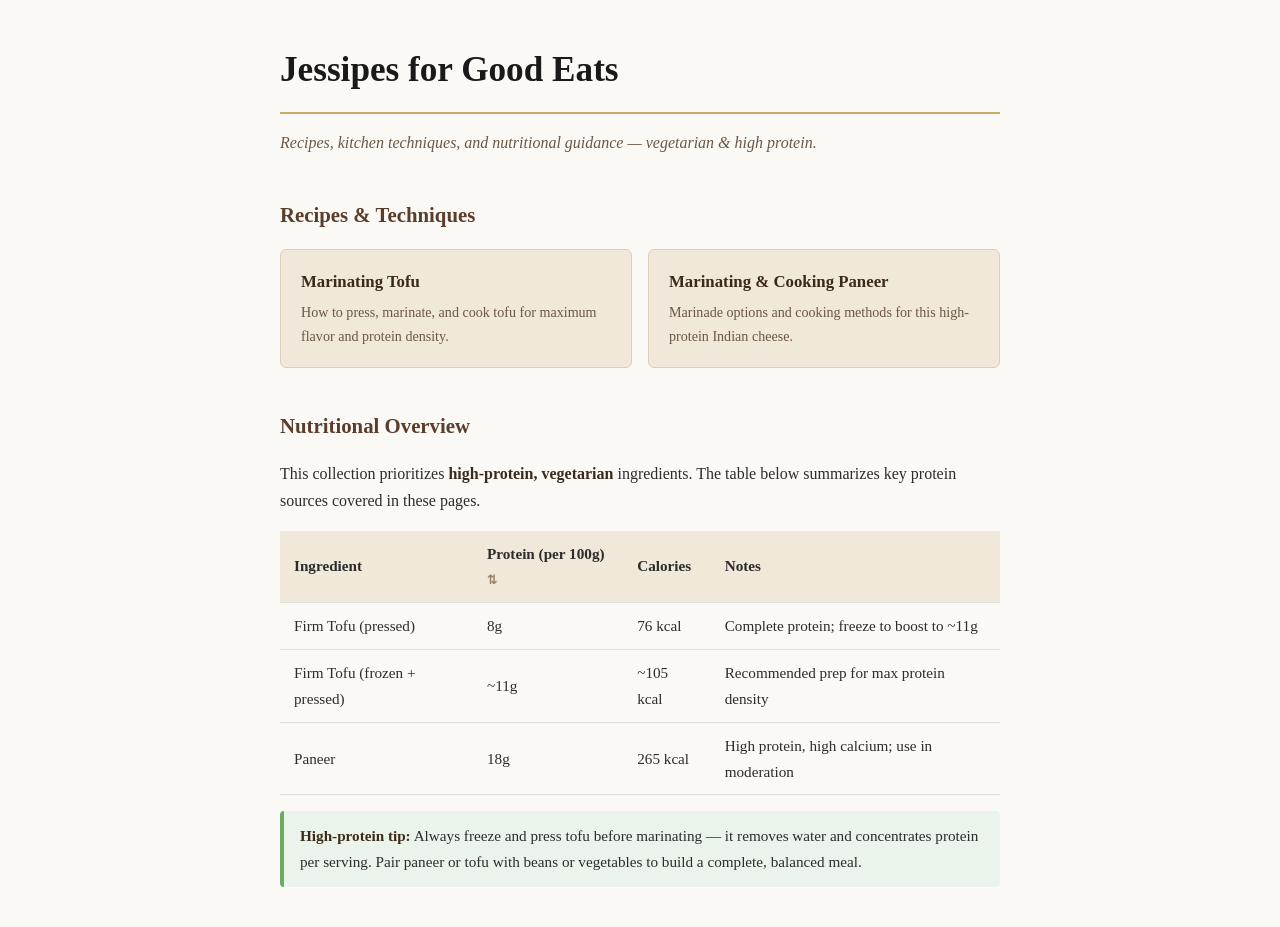
==== docs/index.html @ 3fd033f1 "renamed" ====
<!DOCTYPE html>
<html lang="en">
<head>
  <meta charset="UTF-8">
  <meta name="viewport" content="width=device-width, initial-scale=1.0">
  <title>GoodEats</title>
  <style>
    body {
      font-family: Georgia, serif;
      max-width: 720px;
      margin: 40px auto;
      padding: 0 20px;
      color: #2c2c2c;
      background: #faf9f6;
      line-height: 1.7;
    }
    h1 {
      font-size: 2.2rem;
      border-bottom: 2px solid #c8a96e;
      padding-bottom: 12px;
      color: #1a1a1a;
    }
    h2 {
      font-size: 1.3rem;
      color: #5a3e2b;
      margin-top: 2.5rem;
    }
    .subtitle {
      color: #6b5744;
      font-style: italic;
      margin-top: -0.5rem;
      margin-bottom: 2rem;
    }
    .card-grid {
      display: grid;
      grid-template-columns: 1fr 1fr;
      gap: 16px;
      margin: 1rem 0 2rem;
    }
    .card {
      background: #f0e8d8;
      border: 1px solid #ddd0bb;
      border-radius: 6px;
      padding: 18px 20px;
      text-decoration: none;
      color: inherit;
      display: block;
      transition: background 0.15s;
    }
    .card:hover { background: #e8dcc8; }
    .card-title {
      font-size: 1.05rem;
      font-weight: bold;
      color: #3b2a1a;
      margin-bottom: 4px;
    }
    .card-desc {
      font-size: 0.88rem;
      color: #6b5744;
    }
    table {
      width: 100%;
      border-collapse: collapse;
      margin: 1rem 0;
      font-size: 0.95rem;
    }
    th, td {
      text-align: left;
      padding: 10px 14px;
      border-bottom: 1px solid #ddd;
    }
    th {
      background-color: #f0e8d8;
      font-weight: bold;
    }
    tr:hover { background-color: #faf3e8; }
    .tip {
      background: #eaf4ea;
      border-left: 4px solid #6aaa64;
      padding: 12px 16px;
      border-radius: 4px;
      margin: 1rem 0;
      font-size: 0.95rem;
    }
    strong { color: #3b2a1a; }
    th.sortable {
      cursor: pointer;
      user-select: none;
    }
    th.sortable:hover { background-color: #e8dcc8; }
    th.sortable::after {
      content: ' ⇅';
      font-size: 0.8em;
      color: #9b8068;
    }
    th.sort-asc::after { content: ' ↑'; color: #5a3e2b; }
    th.sort-desc::after { content: ' ↓'; color: #5a3e2b; }
  </style>
</head>
<body>

  <h1>Jessipes for Good Eats</h1>
  <p class="subtitle">Recipes, kitchen techniques, and nutritional guidance — vegetarian &amp; high protein.</p>

  <h2>Recipes &amp; Techniques</h2>
  <div class="card-grid">
    <a class="card" href="marinating-tofu.html">
      <div class="card-title">Marinating Tofu</div>
      <div class="card-desc">How to press, marinate, and cook tofu for maximum flavor and protein density.</div>
    </a>
    <a class="card" href="marinating-paneer.html">
      <div class="card-title">Marinating &amp; Cooking Paneer</div>
      <div class="card-desc">Marinade options and cooking methods for this high-protein Indian cheese.</div>
    </a>
  </div>

  <h2>Nutritional Overview</h2>
  <p>This collection prioritizes <strong>high-protein, vegetarian</strong> ingredients. The table below summarizes key protein sources covered in these pages.</p>

  <table>
    <thead>
      <tr>
        <th>Ingredient</th>
        <th class="sortable" id="protein-header">Protein (per 100g)</th>
        <th>Calories</th>
        <th>Notes</th>
      </tr>
    </thead>
    <tbody>
      <tr>
        <td>Firm Tofu (pressed)</td>
        <td>8g</td>
        <td>76 kcal</td>
        <td>Complete protein; freeze to boost to ~11g</td>
      </tr>
      <tr>
        <td>Firm Tofu (frozen + pressed)</td>
        <td>~11g</td>
        <td>~105 kcal</td>
        <td>Recommended prep for max protein density</td>
      </tr>
      <tr>
        <td>Paneer</td>
        <td>18g</td>
        <td>265 kcal</td>
        <td>High protein, high calcium; use in moderation</td>
      </tr>
    </tbody>
  </table>

  <div class="tip">
    <strong>High-protein tip:</strong> Always freeze and press tofu before marinating — it removes water and concentrates protein per serving. Pair paneer or tofu with beans or vegetables to build a complete, balanced meal.
  </div>

  <script>
    const header = document.getElementById('protein-header');
    let ascending = null;
    header.addEventListener('click', () => {
      ascending = ascending === true ? false : true;
      header.className = 'sortable ' + (ascending ? 'sort-asc' : 'sort-desc');
      const tbody = document.querySelector('table tbody');
      const rows = Array.from(tbody.querySelectorAll('tr'));
      rows.sort((a, b) => {
        const val = r => parseFloat(r.cells[1].textContent.replace(/[^\d.]/g, ''));
        return ascending ? val(a) - val(b) : val(b) - val(a);
      });
      rows.forEach(r => tbody.appendChild(r));
    });
  </script>
</body>
</html>
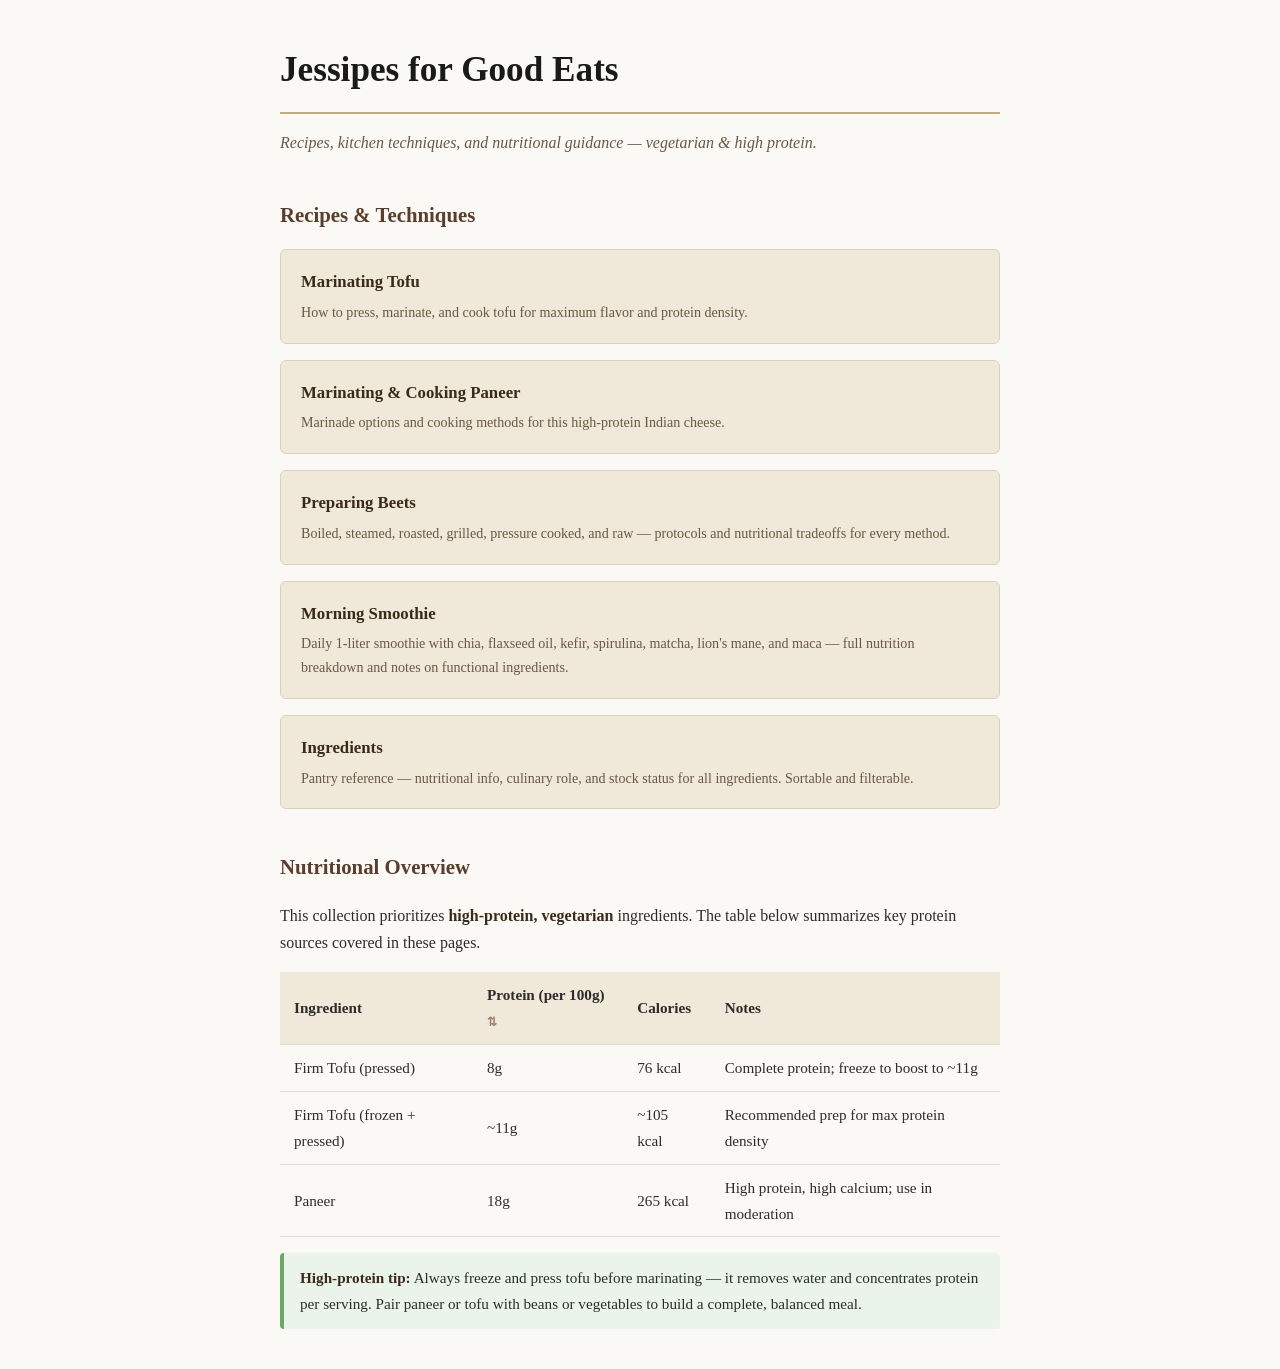
==== commit 4040549e: "paneer marinade" ====
--- a/docs/index.html
+++ b/docs/index.html
@@ -33,7 +33,7 @@
     }
     .card-grid {
       display: grid;
-      grid-template-columns: 1fr 1fr;
+      grid-template-columns: 1fr;
       gap: 16px;
       margin: 1rem 0 2rem;
     }
@@ -112,6 +112,18 @@
       <div class="card-title">Marinating &amp; Cooking Paneer</div>
       <div class="card-desc">Marinade options and cooking methods for this high-protein Indian cheese.</div>
     </a>
+    <a class="card" href="preparing-beets.html">
+      <div class="card-title">Preparing Beets</div>
+      <div class="card-desc">Boiled, steamed, roasted, grilled, pressure cooked, and raw — protocols and nutritional tradeoffs for every method.</div>
+    </a>
+    <a class="card" href="morning-smoothie.html">
+      <div class="card-title">Morning Smoothie</div>
+      <div class="card-desc">Daily 1-liter smoothie with chia, flaxseed oil, kefir, spirulina, matcha, lion's mane, and maca — full nutrition breakdown and notes on functional ingredients.</div>
+    </a>
+    <a class="card" href="ingredients.html">
+      <div class="card-title">Ingredients</div>
+      <div class="card-desc">Pantry reference — nutritional info, culinary role, and stock status for all ingredients. Sortable and filterable.</div>
+    </a>
   </div>
 
   <h2>Nutritional Overview</h2>
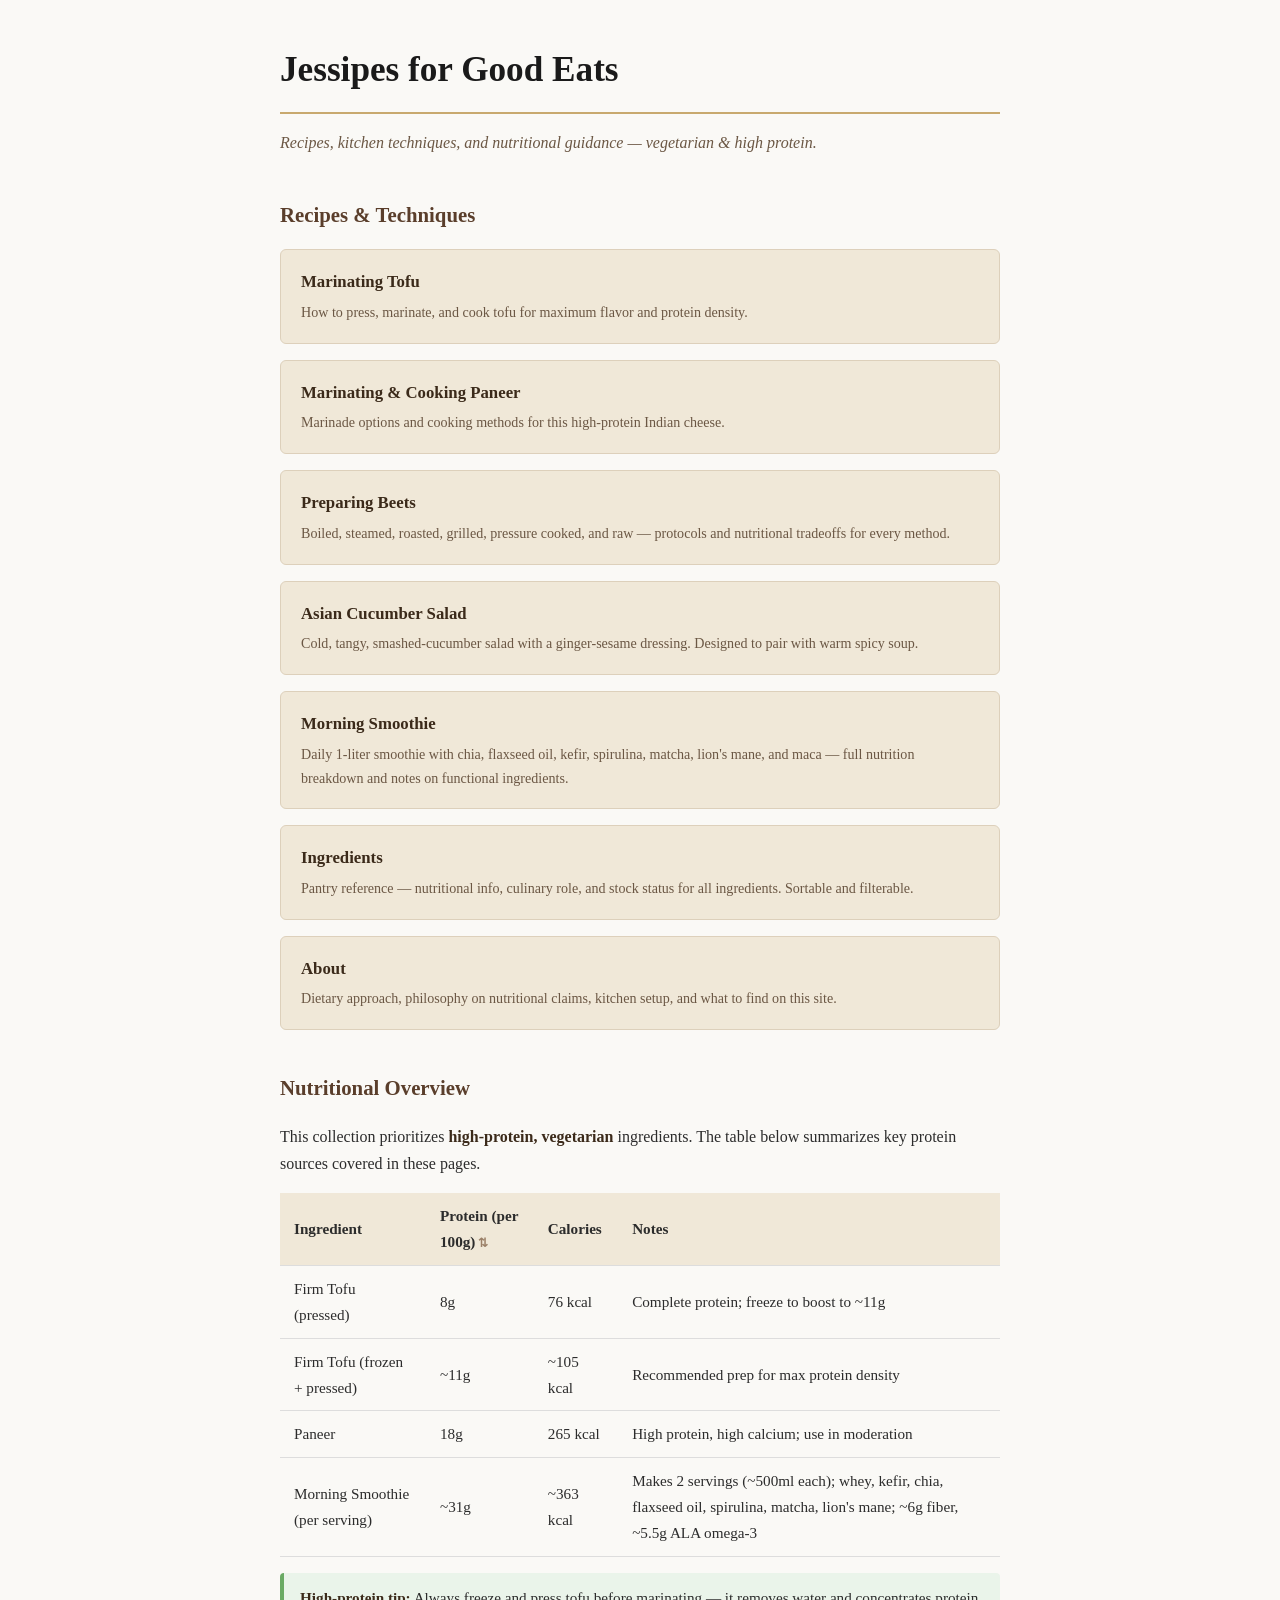
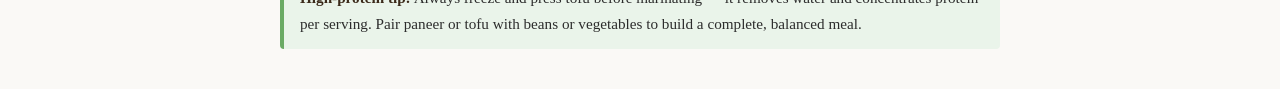
==== commit 8b319b3f: "added cucumber salad" ====
--- a/docs/index.html
+++ b/docs/index.html
@@ -4,98 +4,7 @@
   <meta charset="UTF-8">
   <meta name="viewport" content="width=device-width, initial-scale=1.0">
   <title>GoodEats</title>
-  <style>
-    body {
-      font-family: Georgia, serif;
-      max-width: 720px;
-      margin: 40px auto;
-      padding: 0 20px;
-      color: #2c2c2c;
-      background: #faf9f6;
-      line-height: 1.7;
-    }
-    h1 {
-      font-size: 2.2rem;
-      border-bottom: 2px solid #c8a96e;
-      padding-bottom: 12px;
-      color: #1a1a1a;
-    }
-    h2 {
-      font-size: 1.3rem;
-      color: #5a3e2b;
-      margin-top: 2.5rem;
-    }
-    .subtitle {
-      color: #6b5744;
-      font-style: italic;
-      margin-top: -0.5rem;
-      margin-bottom: 2rem;
-    }
-    .card-grid {
-      display: grid;
-      grid-template-columns: 1fr;
-      gap: 16px;
-      margin: 1rem 0 2rem;
-    }
-    .card {
-      background: #f0e8d8;
-      border: 1px solid #ddd0bb;
-      border-radius: 6px;
-      padding: 18px 20px;
-      text-decoration: none;
-      color: inherit;
-      display: block;
-      transition: background 0.15s;
-    }
-    .card:hover { background: #e8dcc8; }
-    .card-title {
-      font-size: 1.05rem;
-      font-weight: bold;
-      color: #3b2a1a;
-      margin-bottom: 4px;
-    }
-    .card-desc {
-      font-size: 0.88rem;
-      color: #6b5744;
-    }
-    table {
-      width: 100%;
-      border-collapse: collapse;
-      margin: 1rem 0;
-      font-size: 0.95rem;
-    }
-    th, td {
-      text-align: left;
-      padding: 10px 14px;
-      border-bottom: 1px solid #ddd;
-    }
-    th {
-      background-color: #f0e8d8;
-      font-weight: bold;
-    }
-    tr:hover { background-color: #faf3e8; }
-    .tip {
-      background: #eaf4ea;
-      border-left: 4px solid #6aaa64;
-      padding: 12px 16px;
-      border-radius: 4px;
-      margin: 1rem 0;
-      font-size: 0.95rem;
-    }
-    strong { color: #3b2a1a; }
-    th.sortable {
-      cursor: pointer;
-      user-select: none;
-    }
-    th.sortable:hover { background-color: #e8dcc8; }
-    th.sortable::after {
-      content: ' ⇅';
-      font-size: 0.8em;
-      color: #9b8068;
-    }
-    th.sort-asc::after { content: ' ↑'; color: #5a3e2b; }
-    th.sort-desc::after { content: ' ↓'; color: #5a3e2b; }
-  </style>
+  <link rel="stylesheet" href="style.css">
 </head>
 <body>
 
@@ -116,6 +25,10 @@
       <div class="card-title">Preparing Beets</div>
       <div class="card-desc">Boiled, steamed, roasted, grilled, pressure cooked, and raw — protocols and nutritional tradeoffs for every method.</div>
     </a>
+    <a class="card" href="cucumber-salad.html">
+      <div class="card-title">Asian Cucumber Salad</div>
+      <div class="card-desc">Cold, tangy, smashed-cucumber salad with a ginger-sesame dressing. Designed to pair with warm spicy soup.</div>
+    </a>
     <a class="card" href="morning-smoothie.html">
       <div class="card-title">Morning Smoothie</div>
       <div class="card-desc">Daily 1-liter smoothie with chia, flaxseed oil, kefir, spirulina, matcha, lion's mane, and maca — full nutrition breakdown and notes on functional ingredients.</div>
@@ -123,6 +36,10 @@
     <a class="card" href="ingredients.html">
       <div class="card-title">Ingredients</div>
       <div class="card-desc">Pantry reference — nutritional info, culinary role, and stock status for all ingredients. Sortable and filterable.</div>
+    </a>
+    <a class="card" href="about.html">
+      <div class="card-title">About</div>
+      <div class="card-desc">Dietary approach, philosophy on nutritional claims, kitchen setup, and what to find on this site.</div>
     </a>
   </div>
 
@@ -157,6 +74,12 @@
         <td>265 kcal</td>
         <td>High protein, high calcium; use in moderation</td>
       </tr>
+      <tr>
+        <td>Morning Smoothie (per serving)</td>
+        <td>~31g</td>
+        <td>~363 kcal</td>
+        <td>Makes 2 servings (~500ml each); whey, kefir, chia, flaxseed oil, spirulina, matcha, lion's mane; ~6g fiber, ~5.5g ALA omega-3</td>
+      </tr>
     </tbody>
   </table>
 
--- a/docs/style.css
+++ b/docs/style.css
@@ -0,0 +1,90 @@
+body {
+  font-family: Georgia, serif;
+  max-width: 720px;
+  margin: 40px auto;
+  padding: 0 20px;
+  color: #2c2c2c;
+  background: #faf9f6;
+  line-height: 1.7;
+}
+h1 {
+  font-size: 2.2rem;
+  border-bottom: 2px solid #c8a96e;
+  padding-bottom: 12px;
+  color: #1a1a1a;
+}
+h2 {
+  font-size: 1.3rem;
+  color: #5a3e2b;
+  margin-top: 2.5rem;
+}
+.subtitle {
+  color: #6b5744;
+  font-style: italic;
+  margin-top: -0.5rem;
+  margin-bottom: 2rem;
+}
+.card-grid {
+  display: grid;
+  grid-template-columns: 1fr;
+  gap: 16px;
+  margin: 1rem 0 2rem;
+}
+.card {
+  background: #f0e8d8;
+  border: 1px solid #ddd0bb;
+  border-radius: 6px;
+  padding: 18px 20px;
+  text-decoration: none;
+  color: inherit;
+  display: block;
+  transition: background 0.15s;
+}
+.card:hover { background: #e8dcc8; }
+.card-title {
+  font-size: 1.05rem;
+  font-weight: bold;
+  color: #3b2a1a;
+  margin-bottom: 4px;
+}
+.card-desc {
+  font-size: 0.88rem;
+  color: #6b5744;
+}
+table {
+  width: 100%;
+  border-collapse: collapse;
+  margin: 1rem 0;
+  font-size: 0.95rem;
+}
+th, td {
+  text-align: left;
+  padding: 10px 14px;
+  border-bottom: 1px solid #ddd;
+}
+th {
+  background-color: #f0e8d8;
+  font-weight: bold;
+}
+tr:hover { background-color: #faf3e8; }
+.tip {
+  background: #eaf4ea;
+  border-left: 4px solid #6aaa64;
+  padding: 12px 16px;
+  border-radius: 4px;
+  margin: 1rem 0;
+  font-size: 0.95rem;
+}
+strong { color: #3b2a1a; }
+th.sortable {
+  cursor: pointer;
+  user-select: none;
+}
+th.sortable:hover { background-color: #e8dcc8; }
+th.sortable::after {
+  content: ' ⇅';
+  font-size: 0.8em;
+  color: #9b8068;
+}
+th.sort-asc::after { content: ' ↑'; color: #5a3e2b; }
+th.sort-desc::after { content: ' ↓'; color: #5a3e2b; }
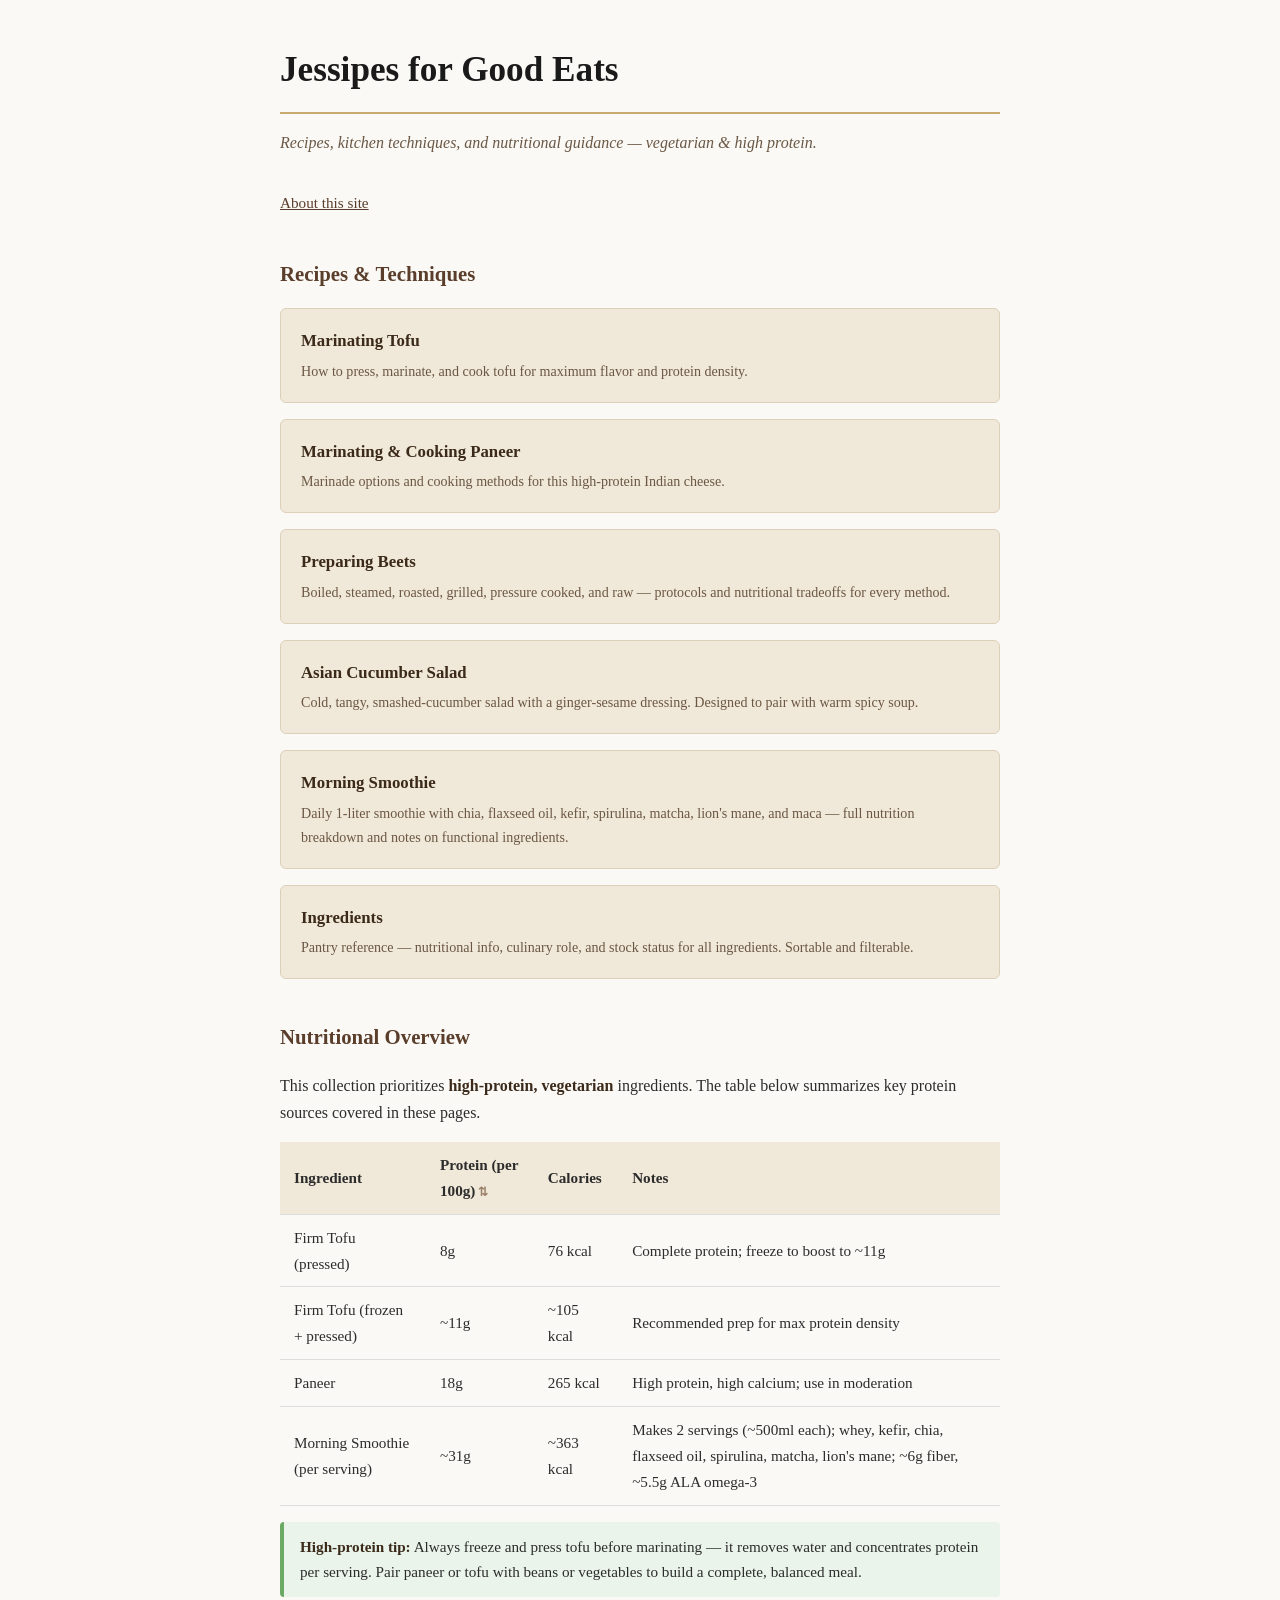
==== commit ba706892: "added cucumber salad" ====
--- a/docs/index.html
+++ b/docs/index.html
@@ -10,6 +10,8 @@
 
   <h1>Jessipes for Good Eats</h1>
   <p class="subtitle">Recipes, kitchen techniques, and nutritional guidance — vegetarian &amp; high protein.</p>
+
+  <p><a href="about.html" style="color: #5a3e2b; font-size: 0.95rem;">About this site</a></p>
 
   <h2>Recipes &amp; Techniques</h2>
   <div class="card-grid">
@@ -36,10 +38,6 @@
     <a class="card" href="ingredients.html">
       <div class="card-title">Ingredients</div>
       <div class="card-desc">Pantry reference — nutritional info, culinary role, and stock status for all ingredients. Sortable and filterable.</div>
-    </a>
-    <a class="card" href="about.html">
-      <div class="card-title">About</div>
-      <div class="card-desc">Dietary approach, philosophy on nutritional claims, kitchen setup, and what to find on this site.</div>
     </a>
   </div>
 
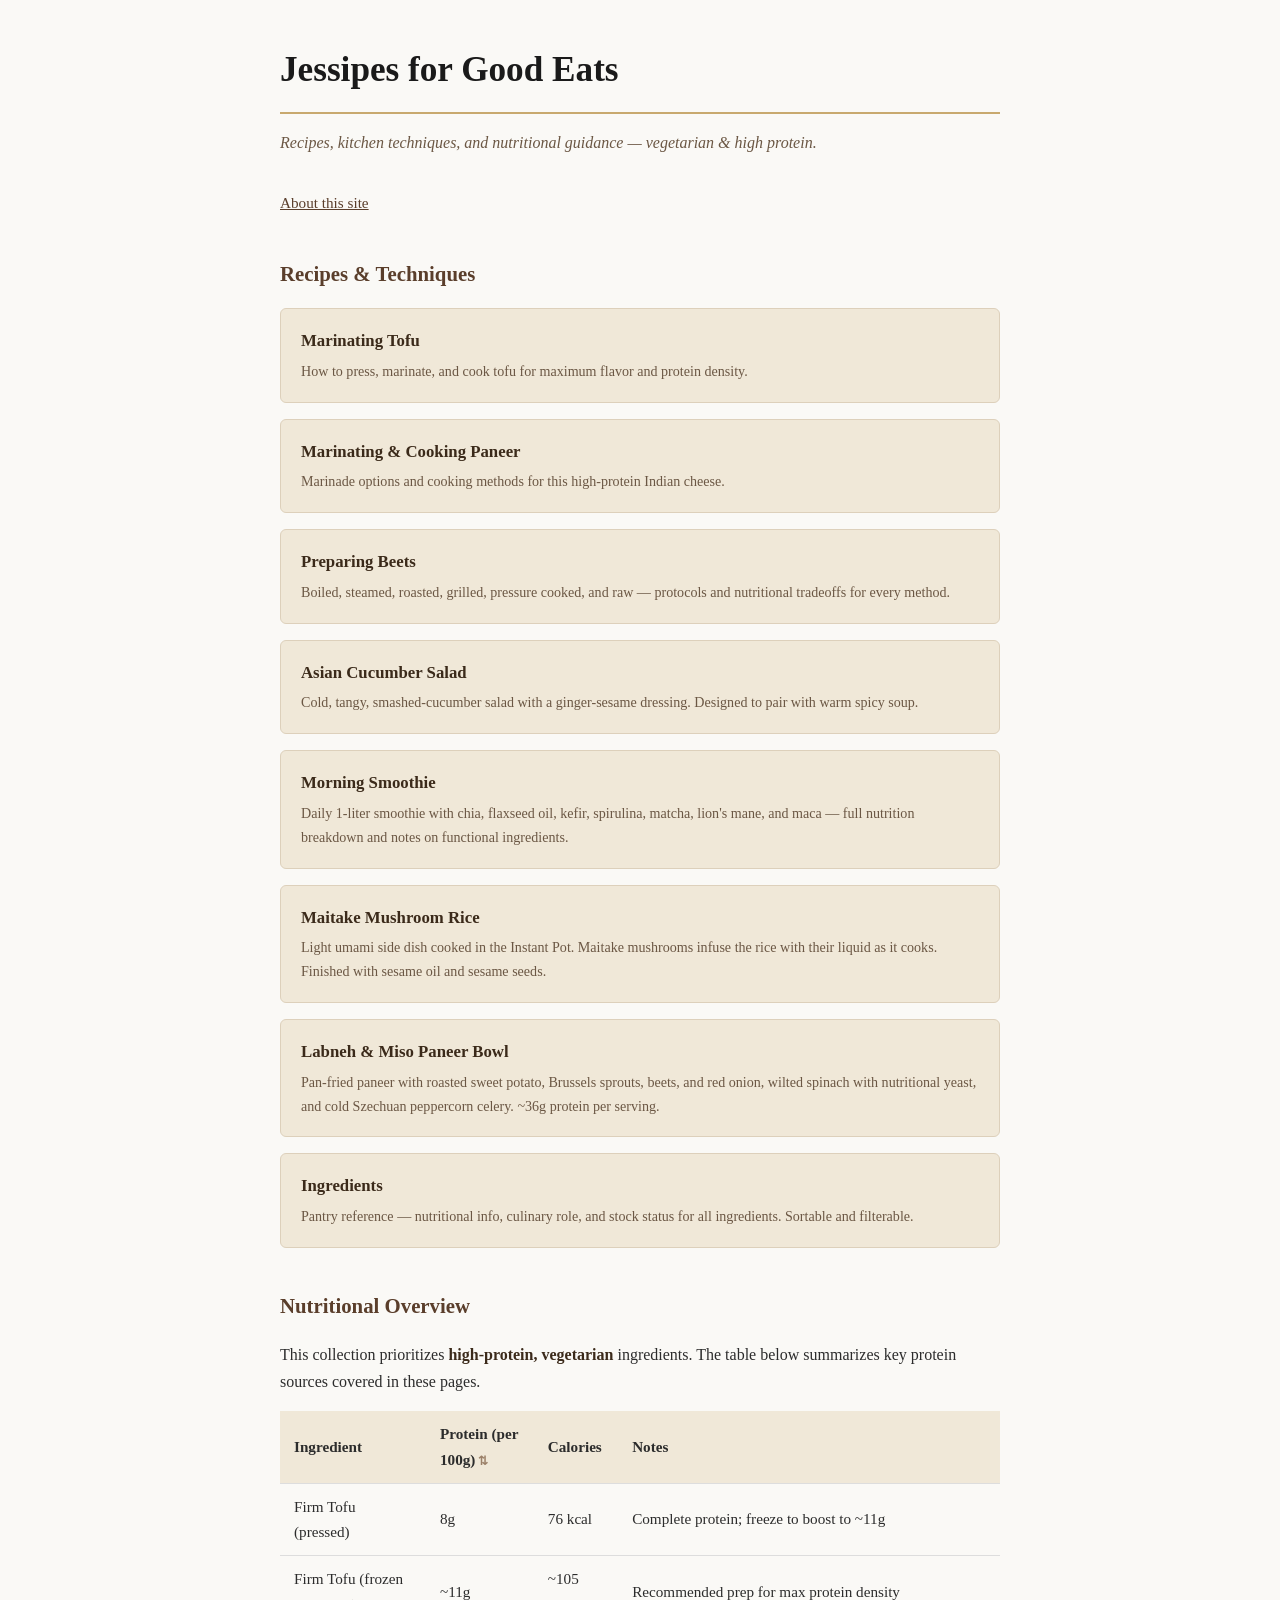
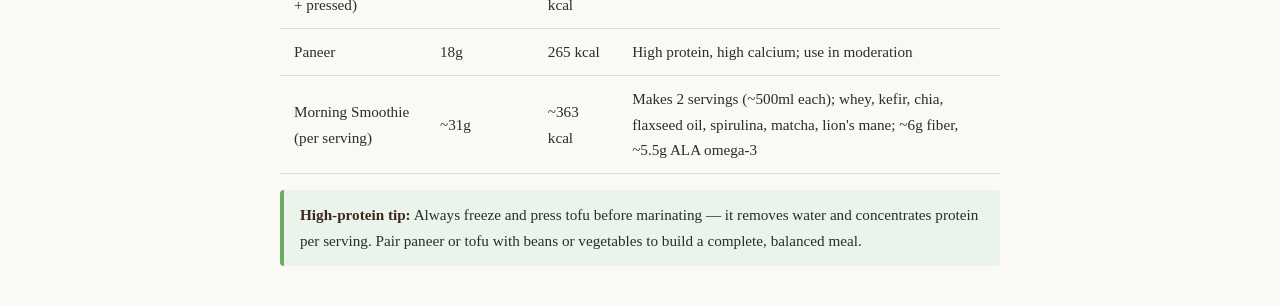
==== commit 22479820: "added cucumber salad" ====
--- a/docs/index.html
+++ b/docs/index.html
@@ -34,6 +34,14 @@
     <a class="card" href="morning-smoothie.html">
       <div class="card-title">Morning Smoothie</div>
       <div class="card-desc">Daily 1-liter smoothie with chia, flaxseed oil, kefir, spirulina, matcha, lion's mane, and maca — full nutrition breakdown and notes on functional ingredients.</div>
+    </a>
+    <a class="card" href="mushroom-rice.html">
+      <div class="card-title">Maitake Mushroom Rice</div>
+      <div class="card-desc">Light umami side dish cooked in the Instant Pot. Maitake mushrooms infuse the rice with their liquid as it cooks. Finished with sesame oil and sesame seeds.</div>
+    </a>
+    <a class="card" href="paneer-bowl.html">
+      <div class="card-title">Labneh &amp; Miso Paneer Bowl</div>
+      <div class="card-desc">Pan-fried paneer with roasted sweet potato, Brussels sprouts, beets, and red onion, wilted spinach with nutritional yeast, and cold Szechuan peppercorn celery. ~36g protein per serving.</div>
     </a>
     <a class="card" href="ingredients.html">
       <div class="card-title">Ingredients</div>
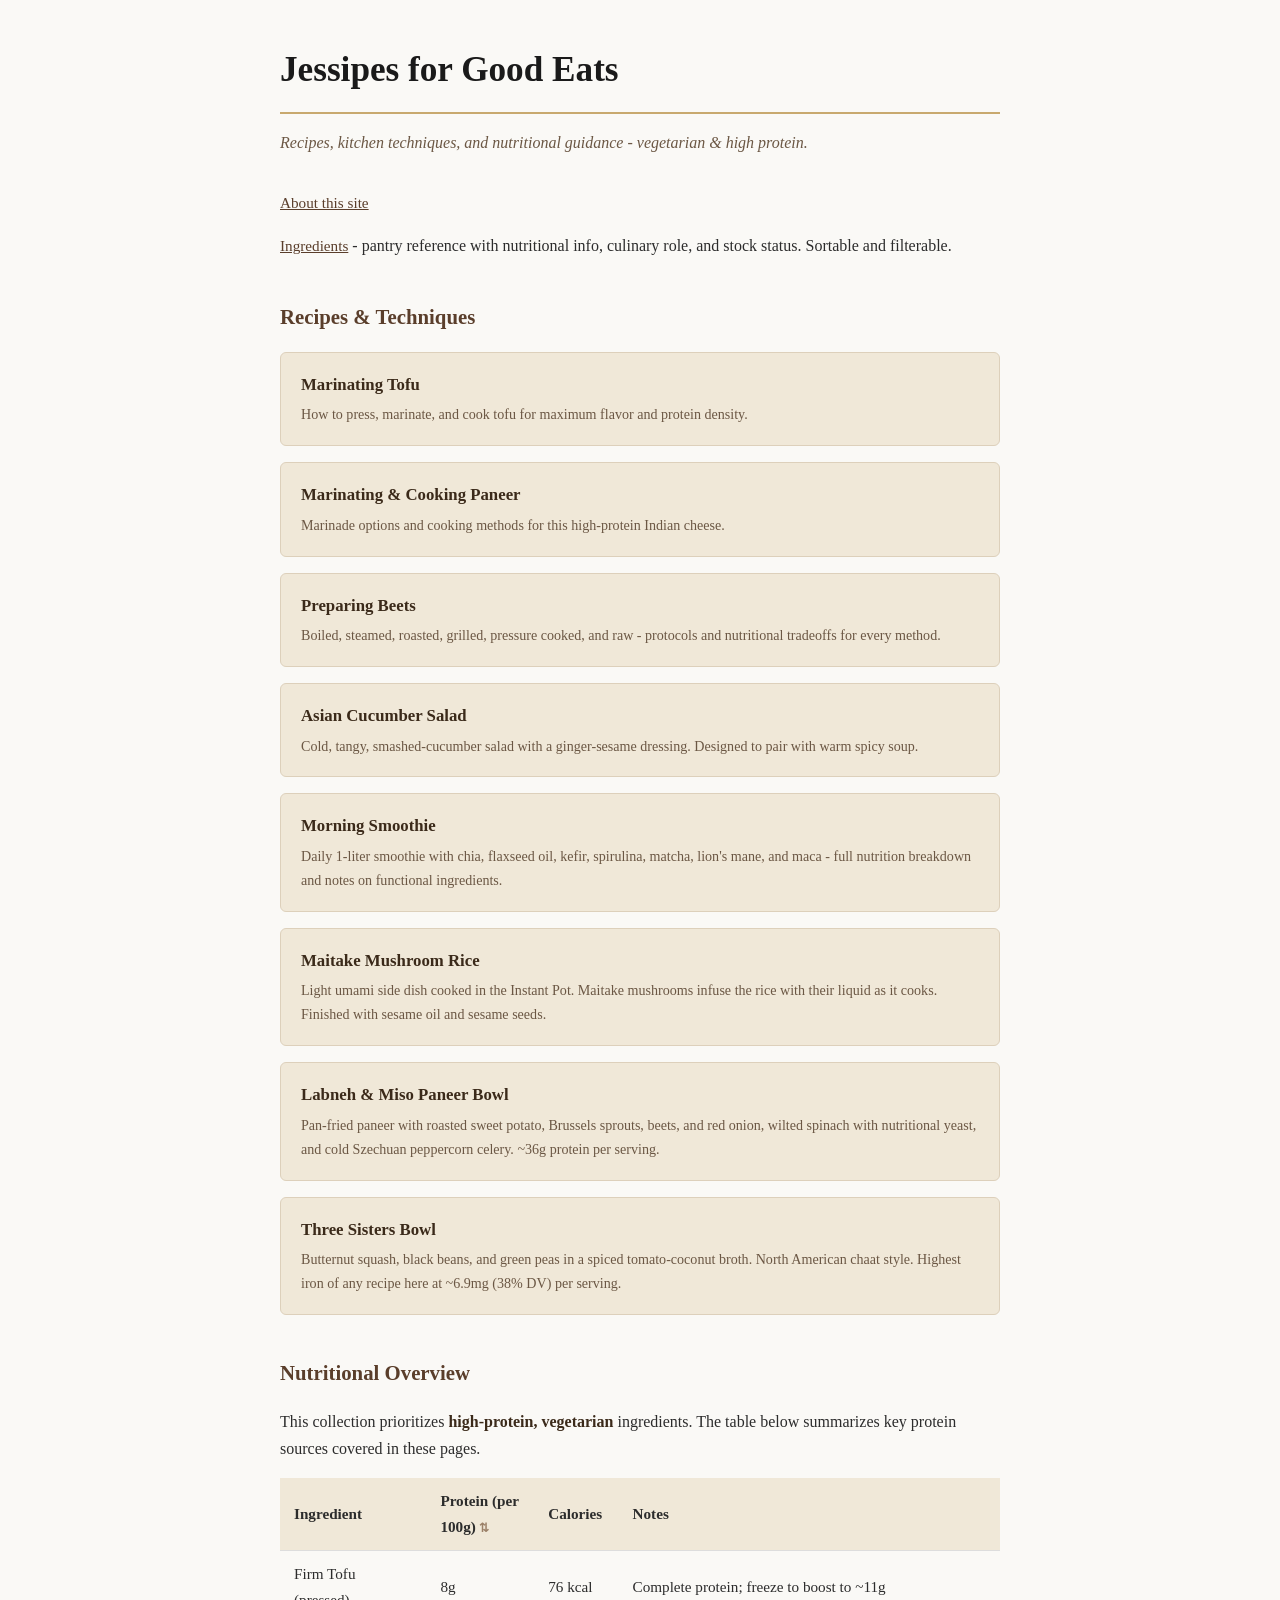
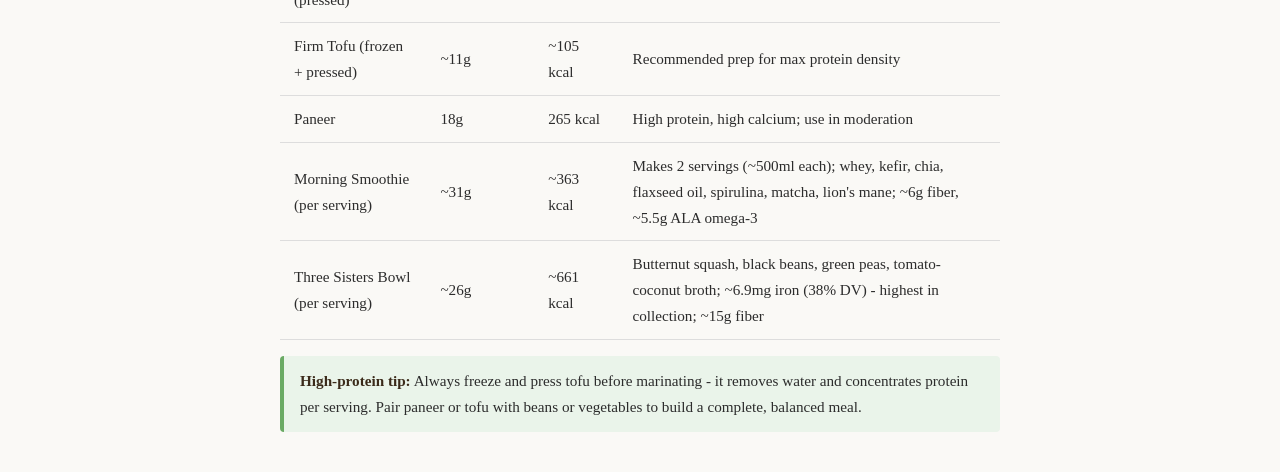
==== commit 617fd232: "added cucumber salad" ====
--- a/docs/index.html
+++ b/docs/index.html
@@ -9,9 +9,10 @@
 <body>
 
   <h1>Jessipes for Good Eats</h1>
-  <p class="subtitle">Recipes, kitchen techniques, and nutritional guidance — vegetarian &amp; high protein.</p>
+  <p class="subtitle">Recipes, kitchen techniques, and nutritional guidance - vegetarian &amp; high protein.</p>
 
   <p><a href="about.html" style="color: #5a3e2b; font-size: 0.95rem;">About this site</a></p>
+  <p><a href="ingredients.html" style="color: #5a3e2b; font-size: 0.95rem;">Ingredients</a> - pantry reference with nutritional info, culinary role, and stock status. Sortable and filterable.</p>
 
   <h2>Recipes &amp; Techniques</h2>
   <div class="card-grid">
@@ -25,7 +26,7 @@
     </a>
     <a class="card" href="preparing-beets.html">
       <div class="card-title">Preparing Beets</div>
-      <div class="card-desc">Boiled, steamed, roasted, grilled, pressure cooked, and raw — protocols and nutritional tradeoffs for every method.</div>
+      <div class="card-desc">Boiled, steamed, roasted, grilled, pressure cooked, and raw - protocols and nutritional tradeoffs for every method.</div>
     </a>
     <a class="card" href="cucumber-salad.html">
       <div class="card-title">Asian Cucumber Salad</div>
@@ -33,7 +34,7 @@
     </a>
     <a class="card" href="morning-smoothie.html">
       <div class="card-title">Morning Smoothie</div>
-      <div class="card-desc">Daily 1-liter smoothie with chia, flaxseed oil, kefir, spirulina, matcha, lion's mane, and maca — full nutrition breakdown and notes on functional ingredients.</div>
+      <div class="card-desc">Daily 1-liter smoothie with chia, flaxseed oil, kefir, spirulina, matcha, lion's mane, and maca - full nutrition breakdown and notes on functional ingredients.</div>
     </a>
     <a class="card" href="mushroom-rice.html">
       <div class="card-title">Maitake Mushroom Rice</div>
@@ -43,9 +44,9 @@
       <div class="card-title">Labneh &amp; Miso Paneer Bowl</div>
       <div class="card-desc">Pan-fried paneer with roasted sweet potato, Brussels sprouts, beets, and red onion, wilted spinach with nutritional yeast, and cold Szechuan peppercorn celery. ~36g protein per serving.</div>
     </a>
-    <a class="card" href="ingredients.html">
-      <div class="card-title">Ingredients</div>
-      <div class="card-desc">Pantry reference — nutritional info, culinary role, and stock status for all ingredients. Sortable and filterable.</div>
+    <a class="card" href="three-sisters.html">
+      <div class="card-title">Three Sisters Bowl</div>
+      <div class="card-desc">Butternut squash, black beans, and green peas in a spiced tomato-coconut broth. North American chaat style. Highest iron of any recipe here at ~6.9mg (38% DV) per serving.</div>
     </a>
   </div>
 
@@ -86,11 +87,17 @@
         <td>~363 kcal</td>
         <td>Makes 2 servings (~500ml each); whey, kefir, chia, flaxseed oil, spirulina, matcha, lion's mane; ~6g fiber, ~5.5g ALA omega-3</td>
       </tr>
+      <tr>
+        <td>Three Sisters Bowl (per serving)</td>
+        <td>~26g</td>
+        <td>~661 kcal</td>
+        <td>Butternut squash, black beans, green peas, tomato-coconut broth; ~6.9mg iron (38% DV) - highest in collection; ~15g fiber</td>
+      </tr>
     </tbody>
   </table>
 
   <div class="tip">
-    <strong>High-protein tip:</strong> Always freeze and press tofu before marinating — it removes water and concentrates protein per serving. Pair paneer or tofu with beans or vegetables to build a complete, balanced meal.
+    <strong>High-protein tip:</strong> Always freeze and press tofu before marinating - it removes water and concentrates protein per serving. Pair paneer or tofu with beans or vegetables to build a complete, balanced meal.
   </div>
 
   <script>
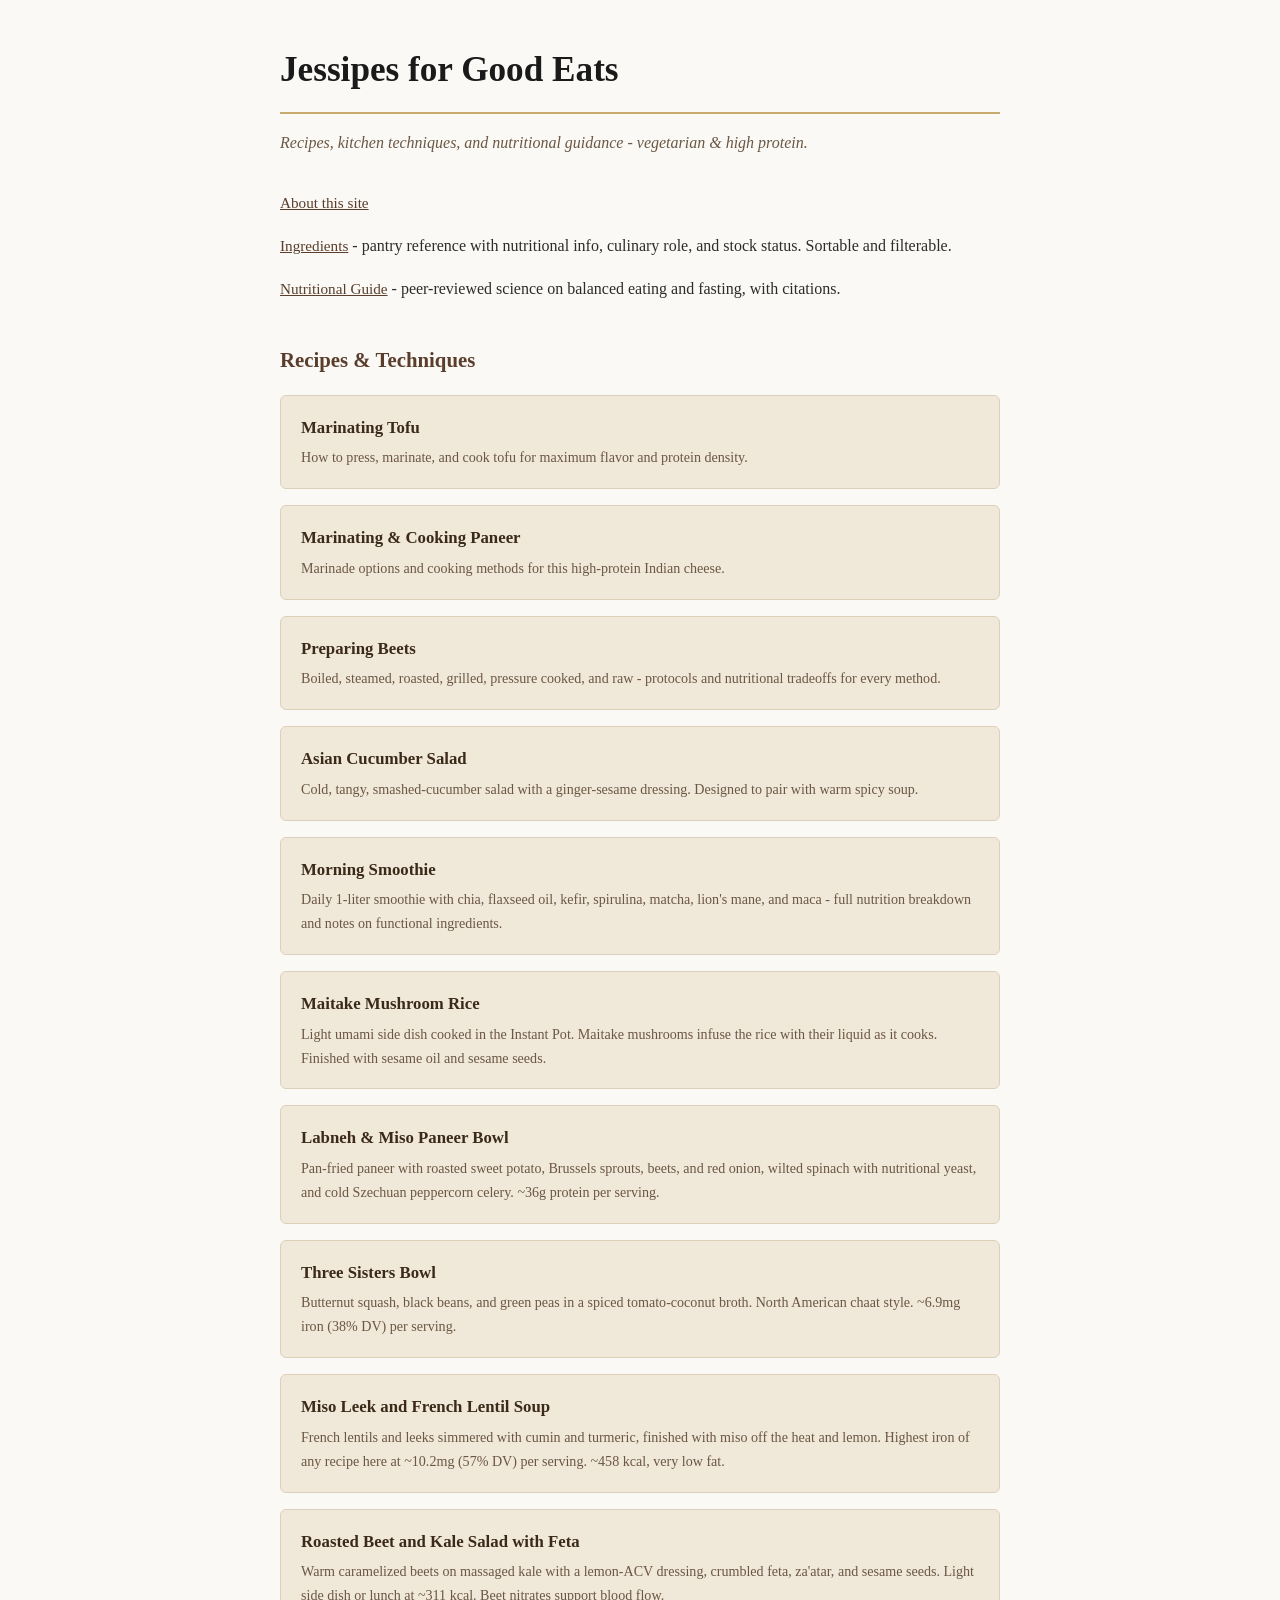
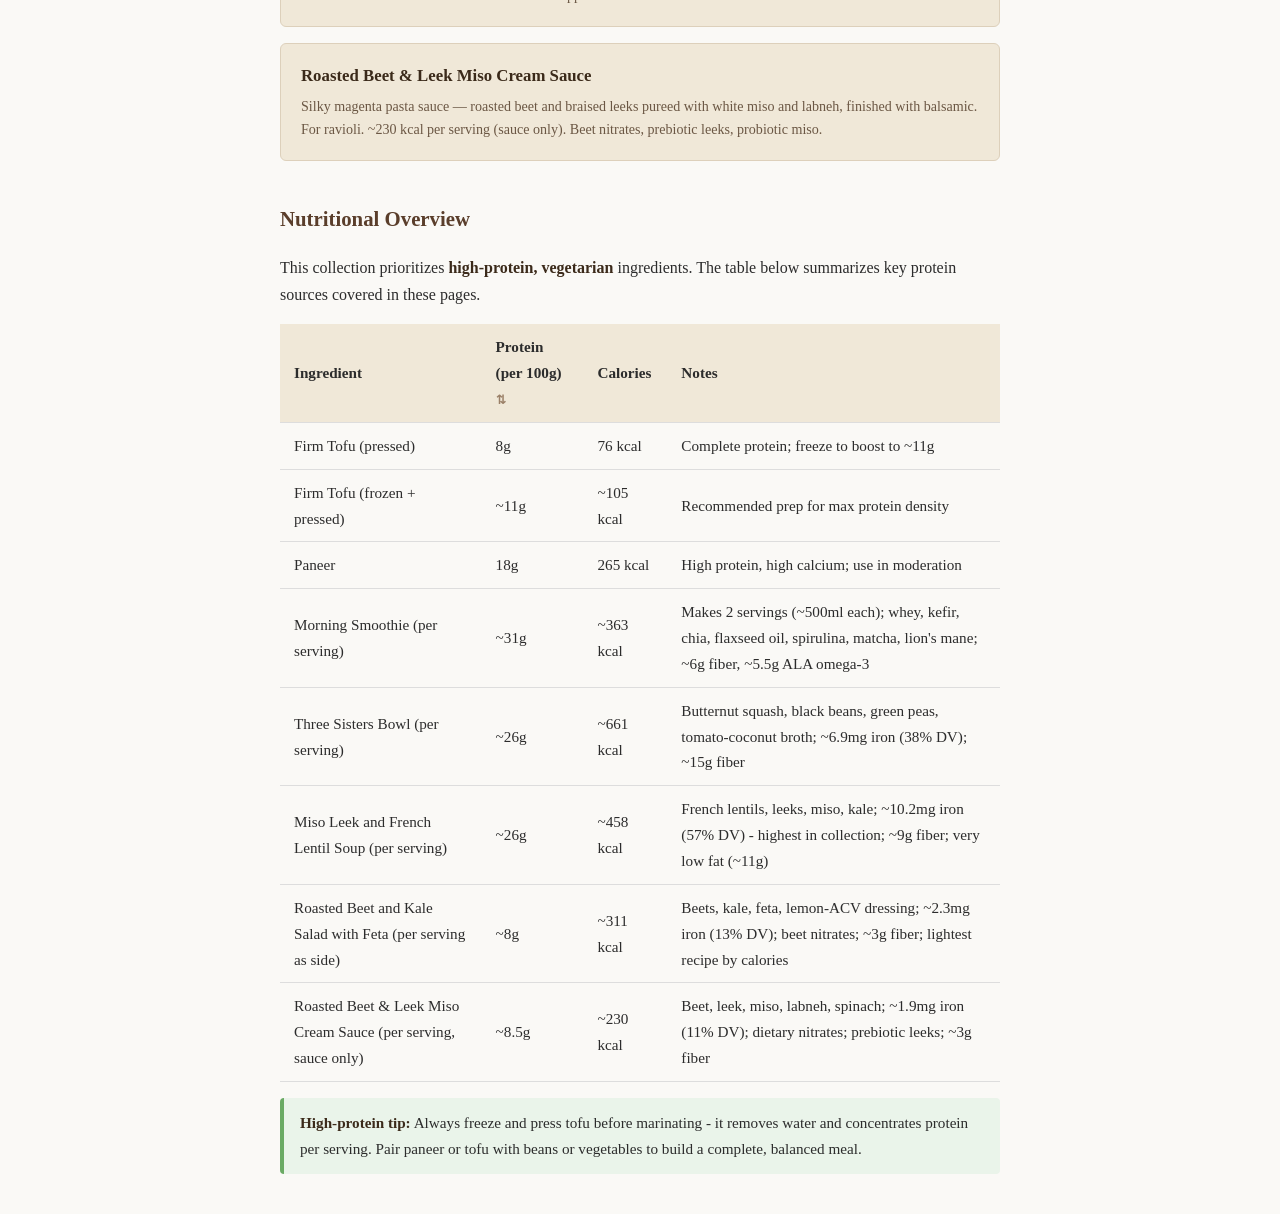
==== commit a26183b5: "added dietary guidance" ====
--- a/docs/index.html
+++ b/docs/index.html
@@ -13,6 +13,7 @@
 
   <p><a href="about.html" style="color: #5a3e2b; font-size: 0.95rem;">About this site</a></p>
   <p><a href="ingredients.html" style="color: #5a3e2b; font-size: 0.95rem;">Ingredients</a> - pantry reference with nutritional info, culinary role, and stock status. Sortable and filterable.</p>
+  <p><a href="nutritional-guide.html" style="color: #5a3e2b; font-size: 0.95rem;">Nutritional Guide</a> - peer-reviewed science on balanced eating and fasting, with citations.</p>
 
   <h2>Recipes &amp; Techniques</h2>
   <div class="card-grid">
@@ -46,7 +47,19 @@
     </a>
     <a class="card" href="three-sisters.html">
       <div class="card-title">Three Sisters Bowl</div>
-      <div class="card-desc">Butternut squash, black beans, and green peas in a spiced tomato-coconut broth. North American chaat style. Highest iron of any recipe here at ~6.9mg (38% DV) per serving.</div>
+      <div class="card-desc">Butternut squash, black beans, and green peas in a spiced tomato-coconut broth. North American chaat style. ~6.9mg iron (38% DV) per serving.</div>
+    </a>
+    <a class="card" href="french-lentil-soup.html">
+      <div class="card-title">Miso Leek and French Lentil Soup</div>
+      <div class="card-desc">French lentils and leeks simmered with cumin and turmeric, finished with miso off the heat and lemon. Highest iron of any recipe here at ~10.2mg (57% DV) per serving. ~458 kcal, very low fat.</div>
+    </a>
+    <a class="card" href="beet-kale-salad.html">
+      <div class="card-title">Roasted Beet and Kale Salad with Feta</div>
+      <div class="card-desc">Warm caramelized beets on massaged kale with a lemon-ACV dressing, crumbled feta, za'atar, and sesame seeds. Light side dish or lunch at ~311 kcal. Beet nitrates support blood flow.</div>
+    </a>
+    <a class="card" href="beet-leek-miso-sauce.html">
+      <div class="card-title">Roasted Beet &amp; Leek Miso Cream Sauce</div>
+      <div class="card-desc">Silky magenta pasta sauce — roasted beet and braised leeks pureed with white miso and labneh, finished with balsamic. For ravioli. ~230 kcal per serving (sauce only). Beet nitrates, prebiotic leeks, probiotic miso.</div>
     </a>
   </div>
 
@@ -91,7 +104,25 @@
         <td>Three Sisters Bowl (per serving)</td>
         <td>~26g</td>
         <td>~661 kcal</td>
-        <td>Butternut squash, black beans, green peas, tomato-coconut broth; ~6.9mg iron (38% DV) - highest in collection; ~15g fiber</td>
+        <td>Butternut squash, black beans, green peas, tomato-coconut broth; ~6.9mg iron (38% DV); ~15g fiber</td>
+      </tr>
+      <tr>
+        <td>Miso Leek and French Lentil Soup (per serving)</td>
+        <td>~26g</td>
+        <td>~458 kcal</td>
+        <td>French lentils, leeks, miso, kale; ~10.2mg iron (57% DV) - highest in collection; ~9g fiber; very low fat (~11g)</td>
+      </tr>
+      <tr>
+        <td>Roasted Beet and Kale Salad with Feta (per serving as side)</td>
+        <td>~8g</td>
+        <td>~311 kcal</td>
+        <td>Beets, kale, feta, lemon-ACV dressing; ~2.3mg iron (13% DV); beet nitrates; ~3g fiber; lightest recipe by calories</td>
+      </tr>
+      <tr>
+        <td>Roasted Beet &amp; Leek Miso Cream Sauce (per serving, sauce only)</td>
+        <td>~8.5g</td>
+        <td>~230 kcal</td>
+        <td>Beet, leek, miso, labneh, spinach; ~1.9mg iron (11% DV); dietary nitrates; prebiotic leeks; ~3g fiber</td>
       </tr>
     </tbody>
   </table>
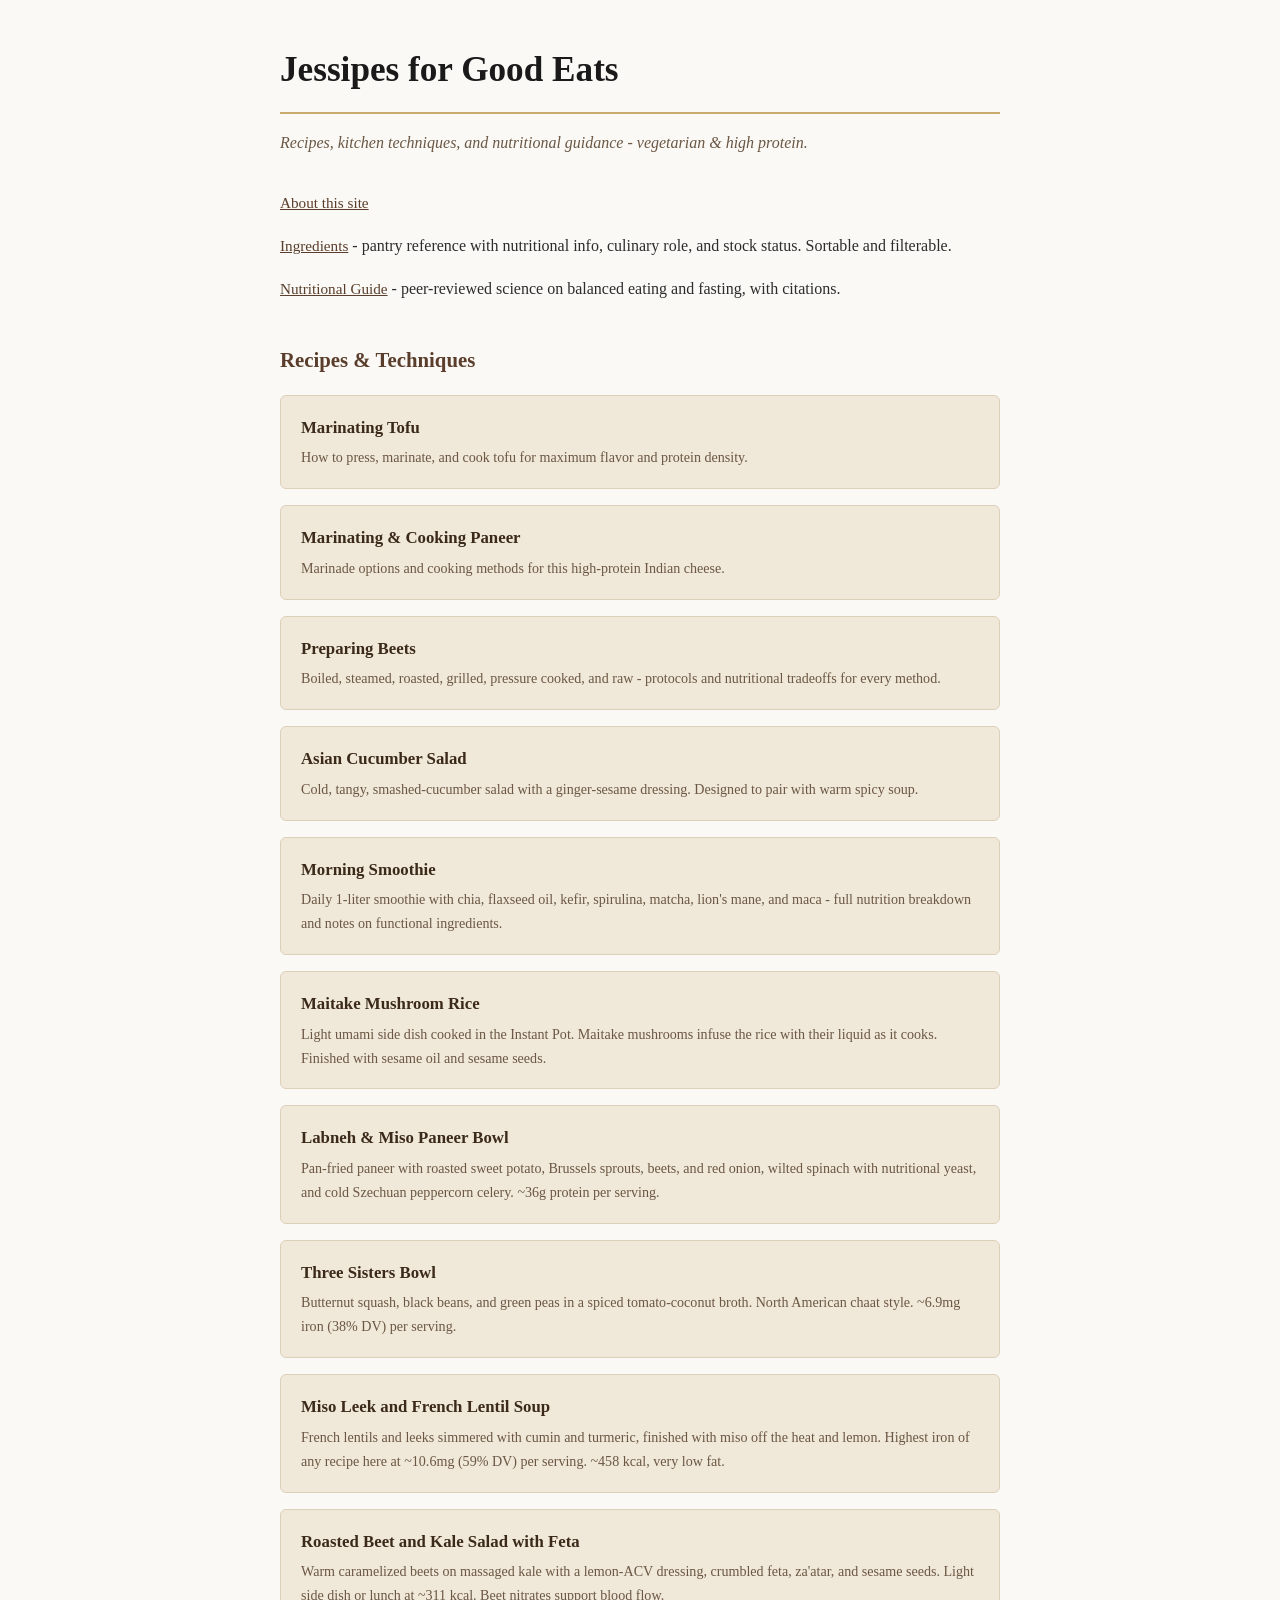
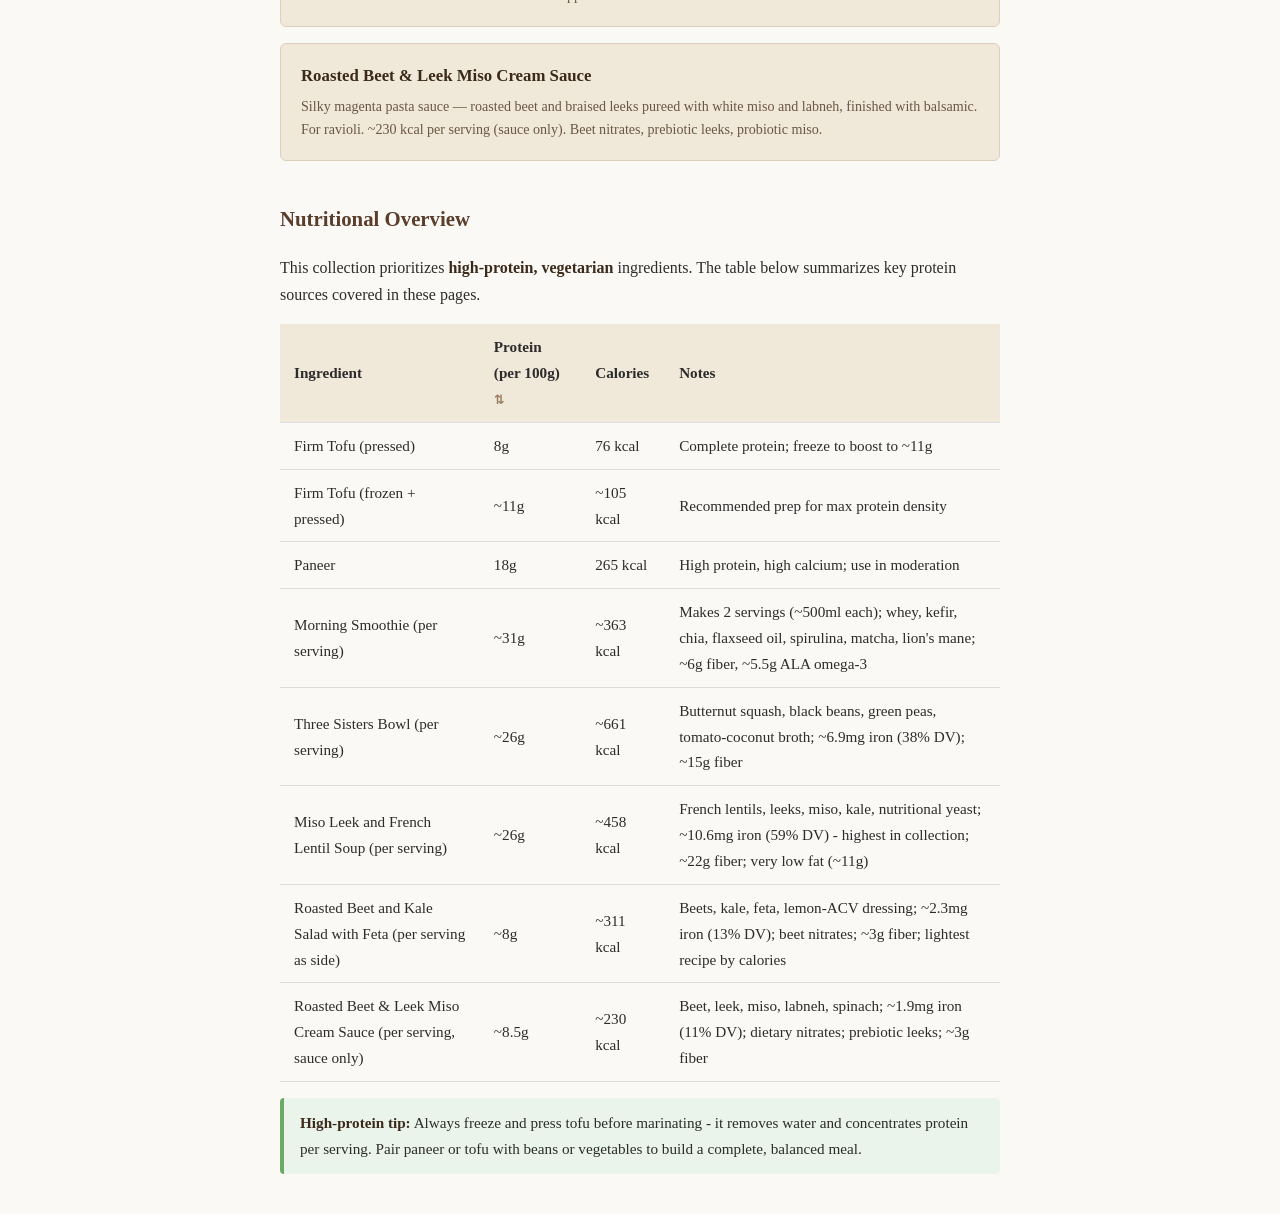
==== commit 338b9ee9: "added lentil soup" ====
--- a/docs/index.html
+++ b/docs/index.html
@@ -51,7 +51,7 @@
     </a>
     <a class="card" href="french-lentil-soup.html">
       <div class="card-title">Miso Leek and French Lentil Soup</div>
-      <div class="card-desc">French lentils and leeks simmered with cumin and turmeric, finished with miso off the heat and lemon. Highest iron of any recipe here at ~10.2mg (57% DV) per serving. ~458 kcal, very low fat.</div>
+      <div class="card-desc">French lentils and leeks simmered with cumin and turmeric, finished with miso off the heat and lemon. Highest iron of any recipe here at ~10.6mg (59% DV) per serving. ~458 kcal, very low fat.</div>
     </a>
     <a class="card" href="beet-kale-salad.html">
       <div class="card-title">Roasted Beet and Kale Salad with Feta</div>
@@ -110,7 +110,7 @@
         <td>Miso Leek and French Lentil Soup (per serving)</td>
         <td>~26g</td>
         <td>~458 kcal</td>
-        <td>French lentils, leeks, miso, kale; ~10.2mg iron (57% DV) - highest in collection; ~9g fiber; very low fat (~11g)</td>
+        <td>French lentils, leeks, miso, kale, nutritional yeast; ~10.6mg iron (59% DV) - highest in collection; ~22g fiber; very low fat (~11g)</td>
       </tr>
       <tr>
         <td>Roasted Beet and Kale Salad with Feta (per serving as side)</td>
